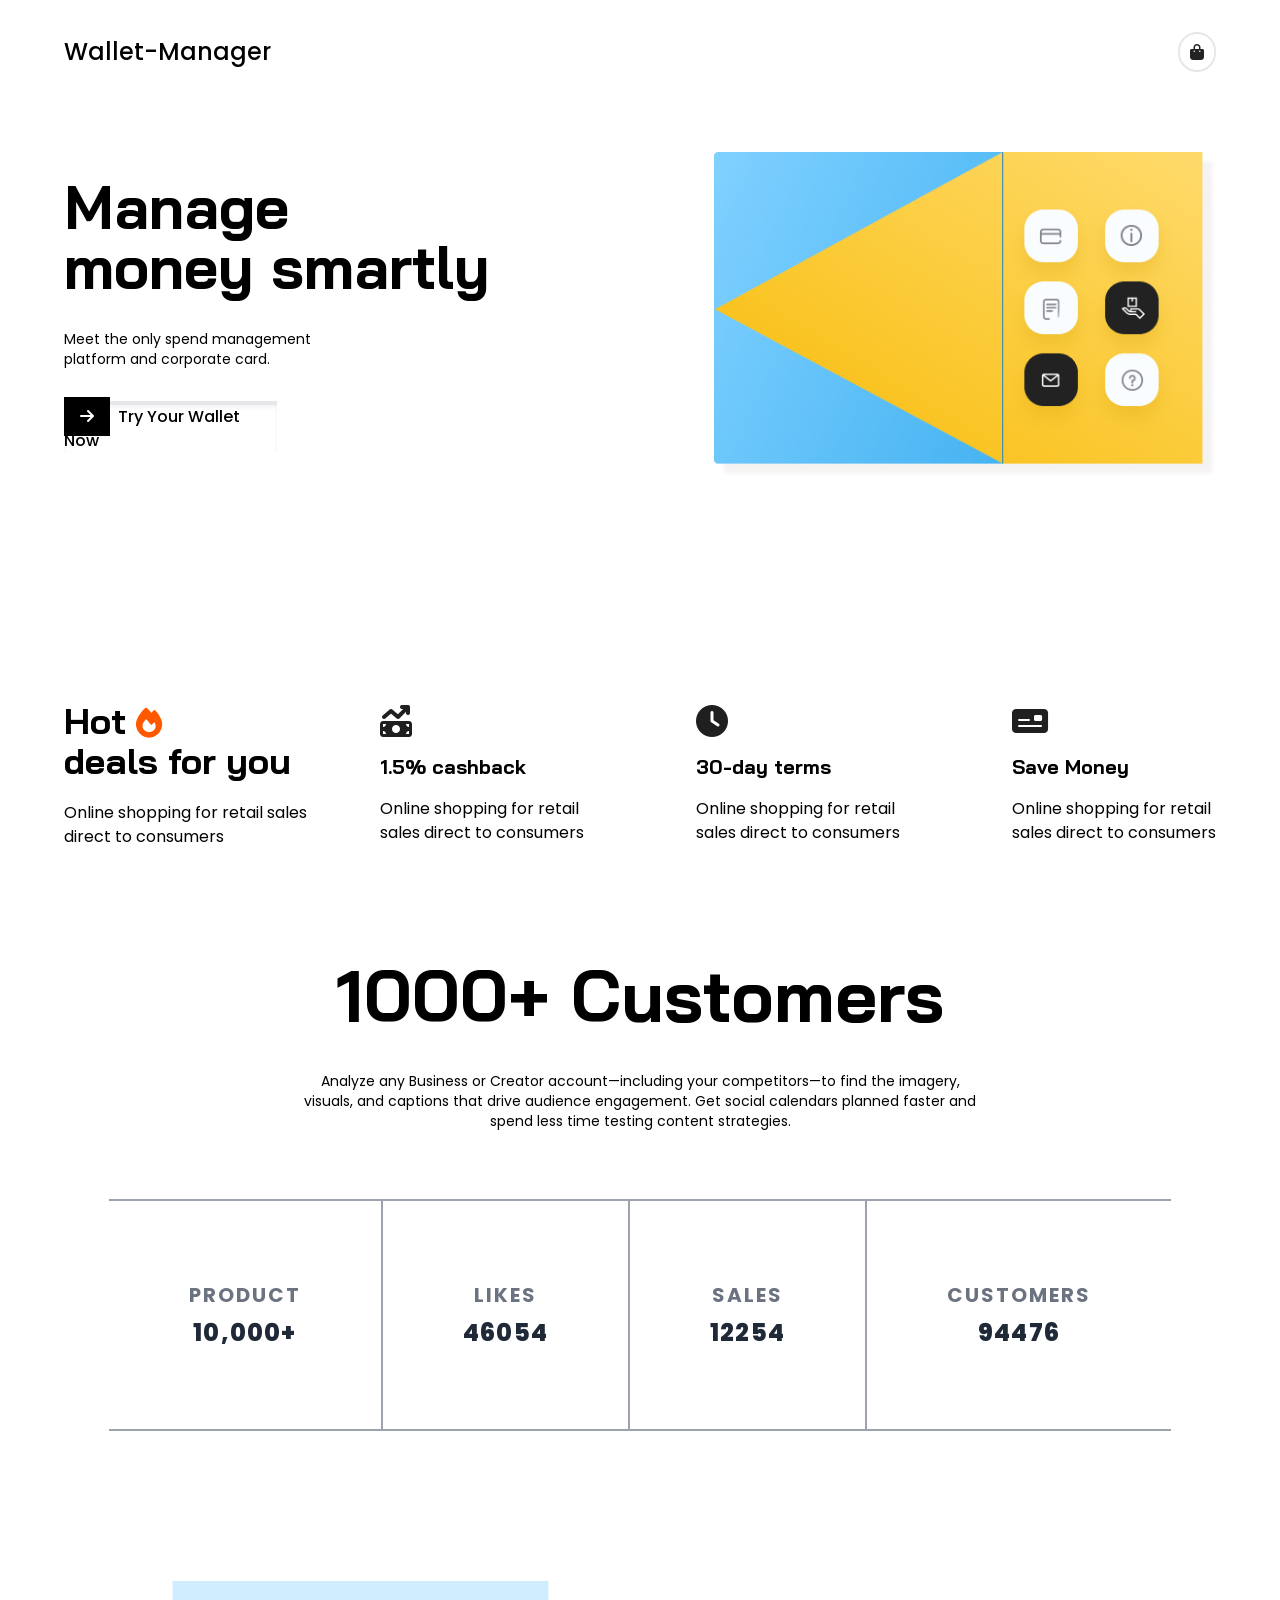
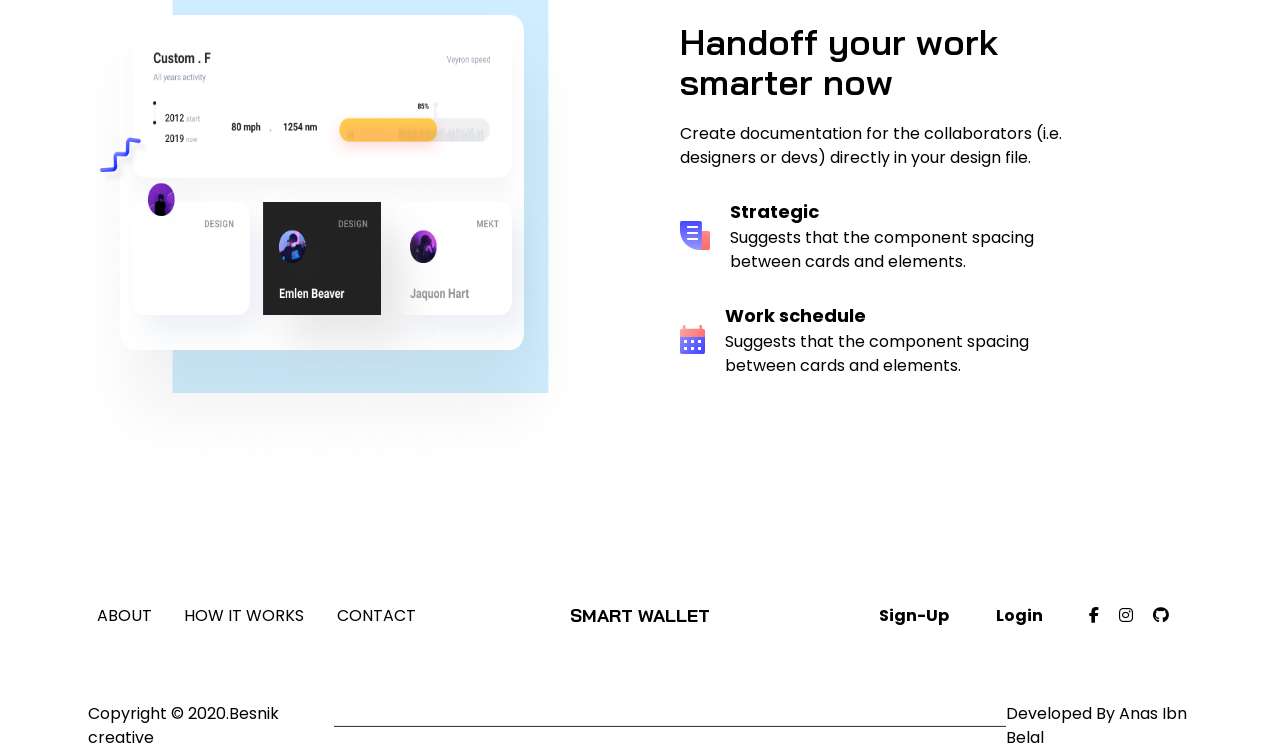
==== index.html @ 583058b8 "first commit" ====
<!DOCTYPE html>
<html lang="en">

<head>
    <meta charset="UTF-8">
    <meta name="viewport" content="width=device-width, initial-scale=1.0">
    <link rel="stylesheet" href="https://cdnjs.cloudflare.com/ajax/libs/font-awesome/6.5.1/css/all.min.css"
        integrity="sha512-DTOQO9RWCH3ppGqcWaEA1BIZOC6xxalwEsw9c2QQeAIftl+Vegovlnee1c9QX4TctnWMn13TZye+giMm8e2LwA=="
        crossorigin="anonymous" referrerpolicy="no-referrer" />
    <link rel="stylesheet" href="./output/tailwind.css">
    <link rel="stylesheet" href="style.css">
    <title>Wallet Manager</title>
</head>

<body class="bdy">
    <nav class="flex mt-8 bg-white justify-between items-center">

        <div class=""><a class="text-2xl font-medium no-underline" href="#">Wallet-Manager</a></div>
        <div class="border-2 border-gray-200 rounded-full"><a class="no-underline" href="#"><i
                    class="fa-solid fa-bag-shopping cart"></i></a></div>
    </nav>


    <!-- Container Section Starts Here -->

    <div class="flex flex-row justify-between items-center w-full h">
        <div class="flex flex-col">
            <h1 class="text-6xl text-left head font-black">Manage <br> money smartly</h1>
            <p class="text-left text-sm mt-8">Meet the only spend management <br> platform and corporate card.</p>
            <a href="./login.html" class="text-left mt-8 font-medium shadow-inner w-1/2 border-t-4"><span
                    class=" bg-black px-4 py-2 mr-2"><i class="fa-solid fa-arrow-right"
                        style="color: #ffffff; font-size: 16px;"></i></span>Try Your Wallet Now</a>
        </div>
        <div class="">
            <img class="im" src="./images/header card.png" alt="">
        </div>
    </div>
    <!-- Container Section Ends Here -->


    <!-- Offer Section Starts Here -->


    <div class="w-full h-52 mt-36 mb-10 flex flex-row justify-between items-center">
        <div class="flex flex-col gap-5">
            <h3 class="text-4xl font-extrabold other_h">
                Hot <i class="fa-solid fa-fire" style="color: #ff5900; font-size: 30px;"></i> <br>
                deals for you
            </h3>
            <p class="text-base">
                Online shopping for retail sales <br> direct to consumers
            </p>

        </div>
        <div class="flex flex-row justify-between items-center gap-28">
            <!-- Start 1 -->
            <div>
                <div class="flex flex-col gap-4">
                    <i class="fa-solid fa-money-bill-trend-up" style="color: #1f1f1f; font-size: 32px;"></i>
                    <h3 class="text-xl font-extrabold other_h">
                        1.5% cashback
                    </h3>
                    <p class="text-base">
                        Online shopping for retail <br> sales direct to consumers
                    </p>

                </div>
            </div>
            <!-- Ends 1 -->

            <!-- Start 2 -->
            <div>
                <div class="flex flex-col gap-4">
                    <i class="fa-solid fa-clock" style="color: #1f1f1f; font-size: 32px;"></i>
                    <h3 class="text-xl font-extrabold other_h">
                        30-day terms
                    </h3>
                    <p class="text-base">
                        Online shopping for retail <br> sales direct to consumers
                    </p>

                </div>
            </div>
            <!-- Ends 2 -->


            <!-- Start 3 -->
            <div>
                <div class="flex flex-col gap-4">
                    <i class="fa-solid fa-money-check" style="color: #1f1f1f; font-size: 32px;"></i>
                    <h3 class="text-xl font-extrabold other_h">
                        Save Money
                    </h3>
                    <p class="text-base">
                        Online shopping for retail <br> sales direct to consumers
                    </p>

                </div>
            </div>
            <!-- Ends 3 -->


        </div>

    </div>
    <!-- Offer Section Ends Here -->



    <!-- Customers Section Starts Here -->
    <div class="flex flex-col gap-10 w-full h-56 mt-20 px-60">
        <h3 class="text-center font-extrabold other_h text-7xl">1000+ Customers</h3>
        <p class="text-sm text-center">Analyze any Business or Creator account—including your competitors—to find the
            imagery, visuals, and captions that drive audience engagement. Get social calendars planned faster and spend
            less time testing content strategies.</p>
    </div>

    <div class="flex flex-row justify-center items-center mt-4 mb-20">
        <div
            class="flex flex-col justify-center items-center border-t-2 border-b-2 border-r-2 border-gray-400 p-20 gap-2">
            <h4 class="text-xl tracking-widest font-bold text-gray-500">PRODUCT</h4>
            <h2 class="text-2xl font-extrabold tracking-wider text-gray-800">10,000+</h2>
        </div>
        <div
            class="flex flex-col justify-center items-center border-t-2 border-b-2 border-r-2 border-gray-400 p-20 gap-2">
            <h4 class="text-xl tracking-widest font-bold text-gray-500">LIKES</h4>
            <h2 class="text-2xl font-extrabold tracking-wider text-gray-800">46054</h2>
        </div>
        <div
            class="flex flex-col justify-center items-center border-t-2 border-b-2 border-r-2 border-gray-400 p-20 gap-2">
            <h4 class="text-xl tracking-widest font-bold text-gray-500">SALES</h4>
            <h2 class="text-2xl font-extrabold tracking-wider text-gray-800">12254</h2>
        </div>
        <div class="flex flex-col justify-center items-center border-t-2 border-b-2 border-gray-400 p-20 gap-2">
            <h4 class="text-xl tracking-widest font-bold text-gray-500">CUSTOMERS</h4>
            <h2 class="text-2xl font-extrabold tracking-wider text-gray-800">94476</h2>
        </div>
    </div>

    <!-- Customers Section Starts Here -->

    <!-- Handoff Section Starts Here -->

    <div class="flex flex-row justify-between items-center w-full gap-20">
        <div class="flex w-1/2 pt-10">
            <img class="img_bg" src="./images/card.png" alt="This is the card">
        </div>
        <div class="flex flex-col w-1/2 justify-between items-start gap-5">
            <h2 class="text-4xl other_h font-semibold">Handoff your work <br> smarter now</h2>
            <p class="text-base">Create documentation for the collaborators (i.e. <br> designers or devs) directly in your design file.
            </p>
            <div class="flex flex-row justify-between items-center  gap-5 mt-2">
                <img src="./images/Group 4153.png" alt="Gourp image">
                <div class="flex flex-col">
                    <h2 class="text-lg font-bold">Strategic</h2>
                    <p class="text-base">Suggests that the component spacing <br>
                        between cards and elements.</p>
                </div>

            </div>
            <div class="flex flex-row justify-between items-center  gap-5 mt-2">
                <img src="./images/Group 4170.png" alt="Gourp image">
                <div class="flex flex-col">
                    <h2 class="text-lg font-bold">Work  schedule</h2>
                    <p class="text-base">Suggests that the component spacing <br>
                        between cards and elements.</p>
                </div>

            </div>

        </div>

    </div>

     <!-- Handoff Section Ends Here -->

      <!-- Footer Section Starts Here -->

      <footer class="flex flex-row w-full h-44 mt-10 justify-between items-center">
        <div class="flex flex-row w-4/12 justify-evenly items-center">
            <a href="#">ABOUT</a>
            <a href="#">HOW IT WORKS</a>
            <a href="#">CONTACT</a>
        </div>
        <div class="flex flex-row w-4/12 justify-evenly items-center">
            <a class="text-lg font-bold other_h" href="#">SMART WALLET</a>
        </div>
        <div class="flex flex-row w-4/12 justify-evenly items-center">
            <a class="font-bold" href="./login.html">Sign-Up</a>
            <a class="font-bold" href="./login.html">Login</a>
            <div class="flex flex-row justify-between items-center gap-5">
                <a href="#"><i class="fab fa-facebook-f"></i></a>
                <a href="#"><i class="fab fa-instagram"></i></a>
                <a href="#"><i class="fab fa-github"></i></a>
            </div>
        </div>

      </footer>
      <div class="flex flex-row justify-between items-center w-full h-5 m-3 px-3">
        <h4>Copyright © 2020.Besnik creative</h4>
        <hr class="w-2/3 max-w-2xl h-0.5 bg-gray-700">
        <h4>Developed By Anas Ibn Belal</h4>

      </div>


</body>

</html>
---- style.css ----
@import url('https://fonts.googleapis.com/css2?family=Bai+Jamjuree:ital,wght@0,200;0,300;0,400;0,500;0,600;0,700;1,200;1,300;1,400;1,500;1,600;1,700&family=Poppins:wght@300&display=swap');
*
{
    margin: 0;
    padding: 0;
    box-sizing: border-box;
    font-family: poppins;
}
.bdy
{
    width: 90%;
    max-width: 1280px;
    margin: 0 auto;
}
.cart
{
    margin: 10px;
    font-size: 16px;
    color: #232323;
}
.h
{
    display: flex;
    justify-content: space-between;
    align-items: center;
    padding: 50px 0;
    margin-top: 30px;
}
.im
{
    width: 502px;
    height: 325px;
}
.head
{
    line-height: 60px;
    font-family: 'Bai Jamjuree', sans-serif;
}
.other_h
{
    font-family: 'Bai Jamjuree', sans-serif;
}
.img_bg
{
    margin-top: 30px;
    width: 675px;
    height: 507px;
}
.img_login
{
    width: 500px;
    height: 500px;
}
#alert
{
    display: none;
}
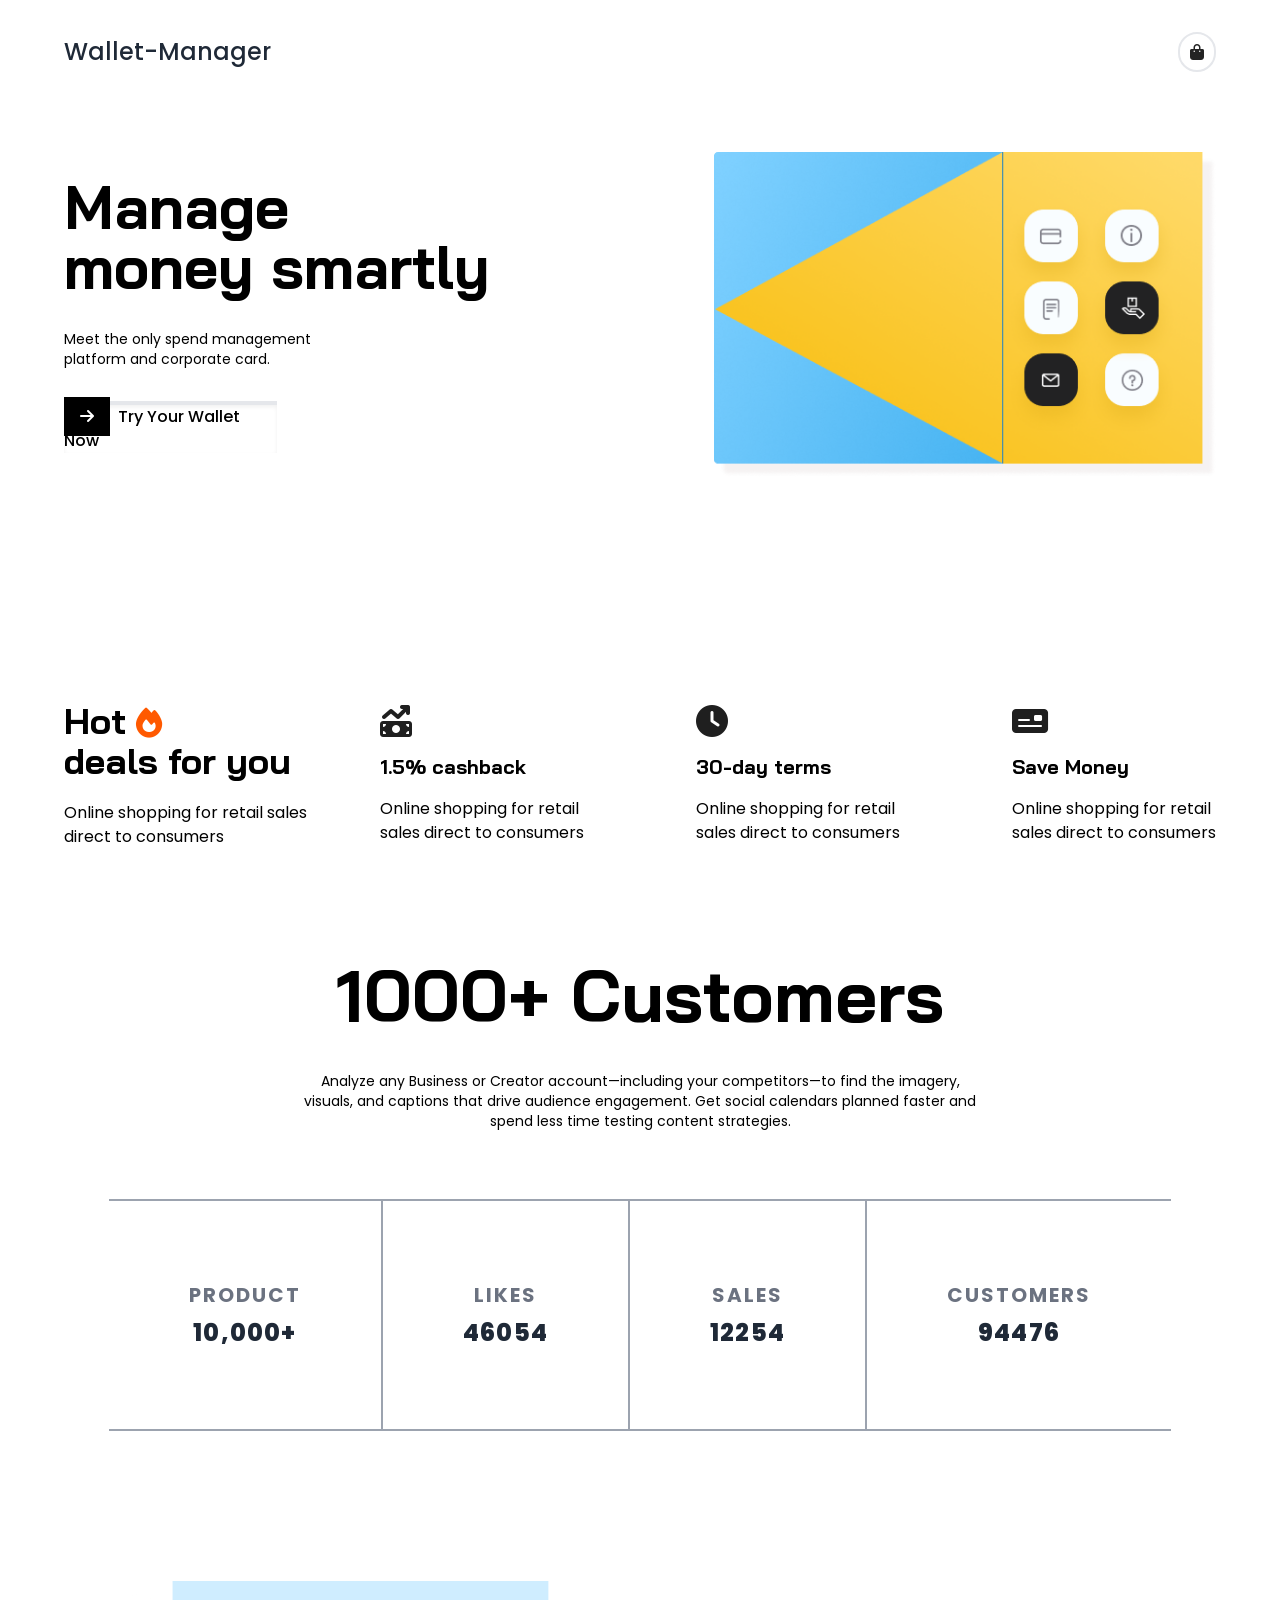
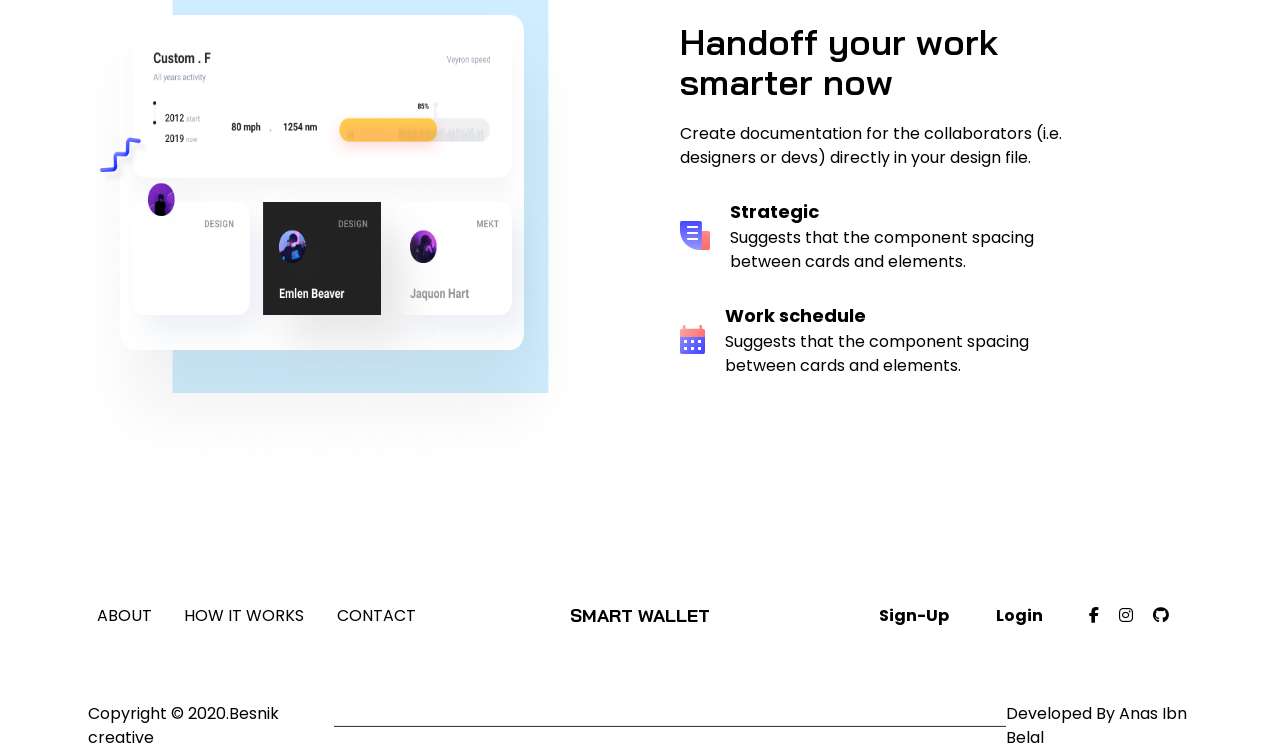
==== commit dc88a14a: "Update CSS file paths in HTML files" ====
--- a/index.html
+++ b/index.html
@@ -1,5 +1,5 @@
 <!DOCTYPE html>
-<html lang="en">
+<html lang="en" class="dark">
 
 <head>
     <meta charset="UTF-8">
@@ -7,16 +7,16 @@
     <link rel="stylesheet" href="https://cdnjs.cloudflare.com/ajax/libs/font-awesome/6.5.1/css/all.min.css"
         integrity="sha512-DTOQO9RWCH3ppGqcWaEA1BIZOC6xxalwEsw9c2QQeAIftl+Vegovlnee1c9QX4TctnWMn13TZye+giMm8e2LwA=="
         crossorigin="anonymous" referrerpolicy="no-referrer" />
-    <link rel="stylesheet" href="./output/tailwind.css">
+    <link rel="stylesheet" href="./dist/tailwind.css">
     <link rel="stylesheet" href="style.css">
     <title>Wallet Manager</title>
 </head>
 
-<body class="bdy">
-    <nav class="flex mt-8 bg-white justify-between items-center">
-
-        <div class=""><a class="text-2xl font-medium no-underline" href="#">Wallet-Manager</a></div>
-        <div class="border-2 border-gray-200 rounded-full"><a class="no-underline" href="#"><i
+<body class="bdy dark:bg-gray-800">
+    <nav class="flex mt-8 bg-white dark:bg-gray-900 justify-between items-center">
+
+        <div class=""><a class="text-2xl text-gray-800 dark:text-white font-medium no-underline" href="#">Wallet-Manager</a></div>
+        <div class="border-2 border-gray-200 dark:border-gray-800 rounded-full"><a class="no-underline" href="#"><i
                     class="fa-solid fa-bag-shopping cart"></i></a></div>
     </nav>
 
@@ -28,10 +28,10 @@
             <h1 class="text-6xl text-left head font-black">Manage <br> money smartly</h1>
             <p class="text-left text-sm mt-8">Meet the only spend management <br> platform and corporate card.</p>
             <a href="./login.html" class="text-left mt-8 font-medium shadow-inner w-1/2 border-t-4"><span
-                    class=" bg-black px-4 py-2 mr-2"><i class="fa-solid fa-arrow-right"
-                        style="color: #ffffff; font-size: 16px;"></i></span>Try Your Wallet Now</a>
-        </div>
-        <div class="">
+                    class=" bg-black dark:bg-white px-4 py-2 mr-2"><i class="fa-solid fa-arrow-right text-white dark:text-gray-800"
+                        style="font-size: 16px;"></i></span>Try Your Wallet Now</a>
+        </div>
+        <div>
             <img class="im" src="./images/header card.png" alt="">
         </div>
     </div>
@@ -43,7 +43,7 @@
 
     <div class="w-full h-52 mt-36 mb-10 flex flex-row justify-between items-center">
         <div class="flex flex-col gap-5">
-            <h3 class="text-4xl font-extrabold other_h">
+            <h3 class="text-4xl font-extrabold other_h dark:text-white">
                 Hot <i class="fa-solid fa-fire" style="color: #ff5900; font-size: 30px;"></i> <br>
                 deals for you
             </h3>
